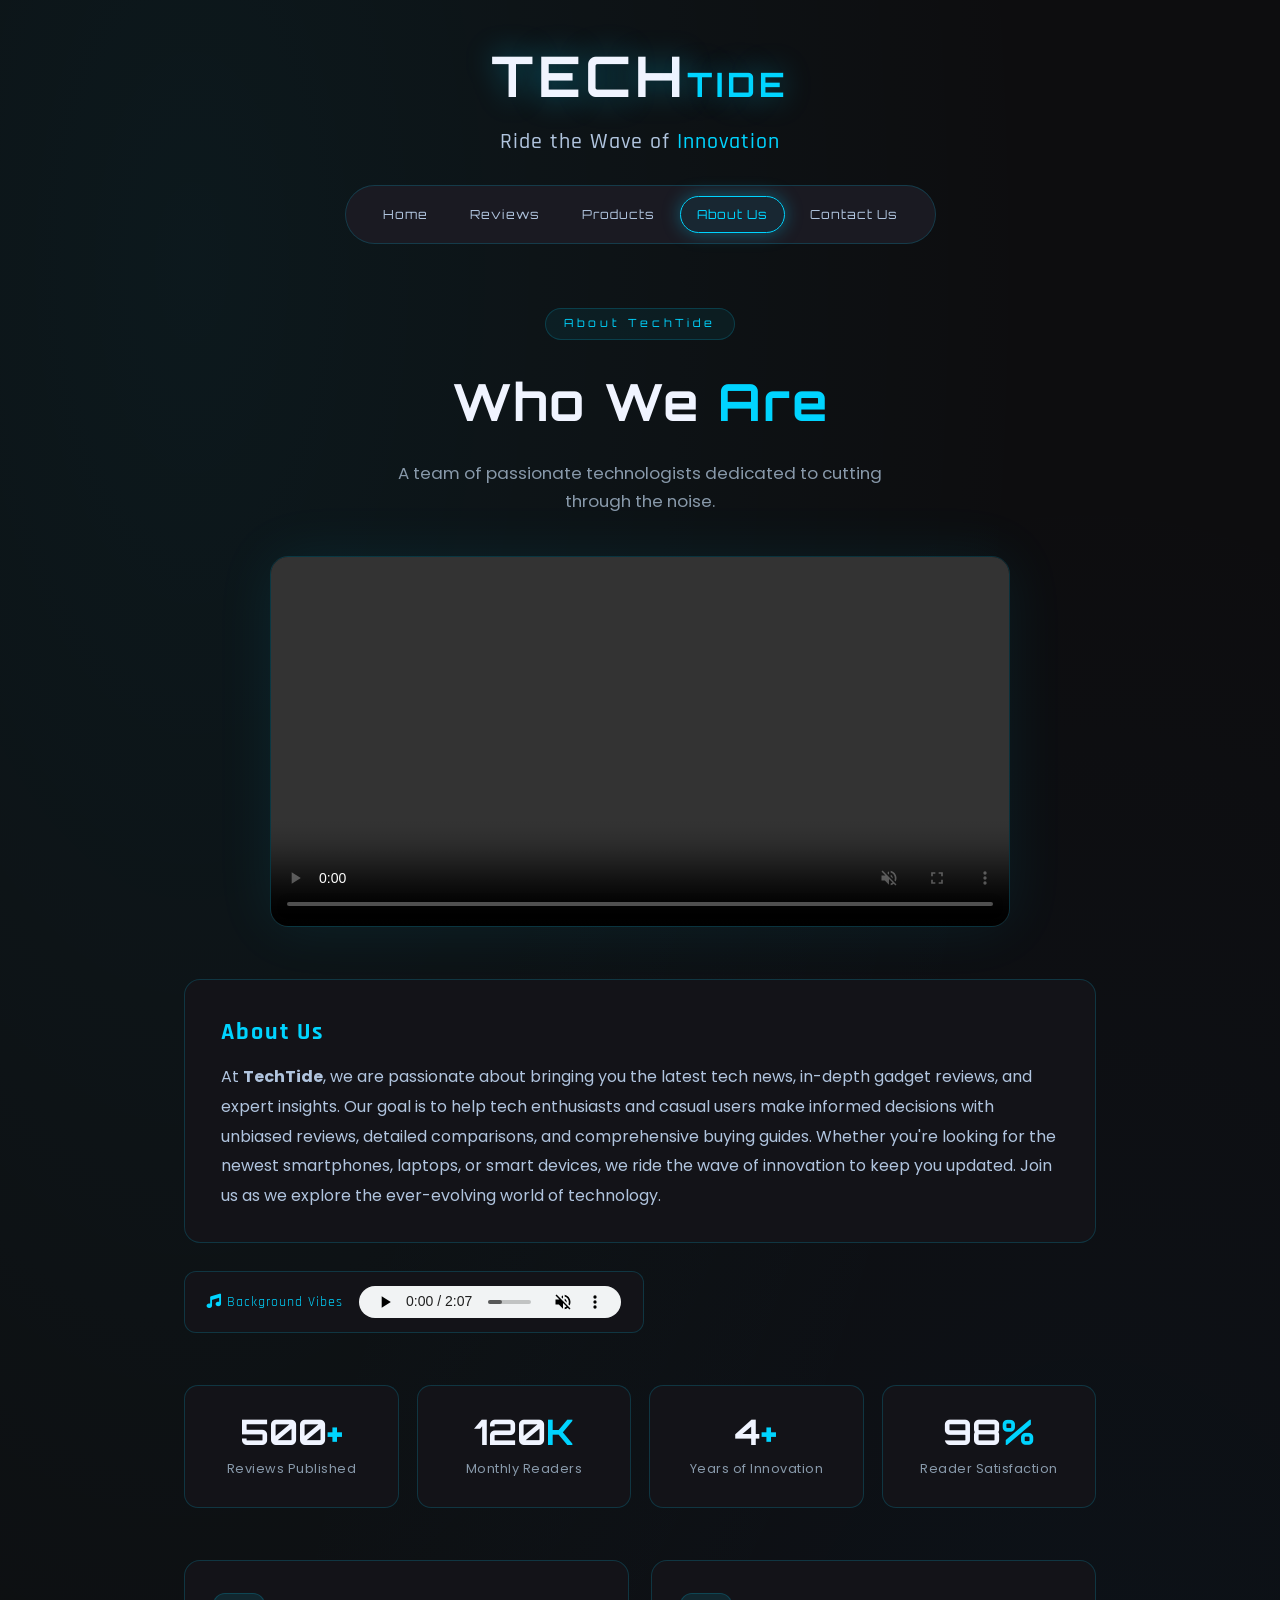
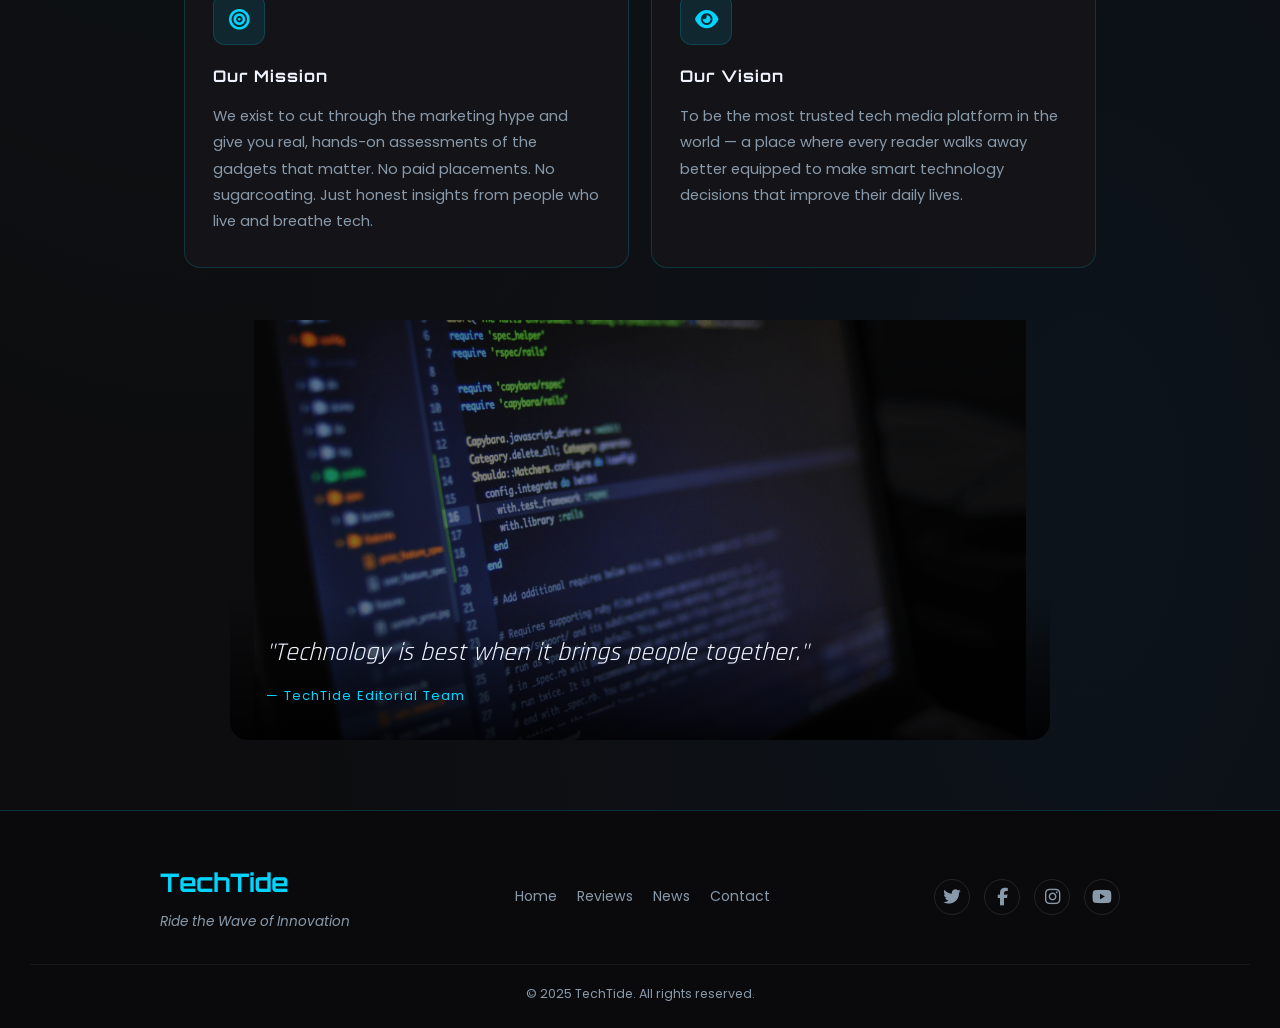
==== About.html @ 14bedbb2 "FRONTEND Project A dark-themed tech blog website built with HTML & CSS — featuring gadget reviews, a" ====
<!DOCTYPE HTML>
<html lang="en">
<head>
<title>About Us – TECHTide</title>
<link rel="stylesheet" href="Assets/CSS/style.css">
<link rel="stylesheet" href="Assets/CSS/ABOUT.css">
<link href="https://fonts.googleapis.com/css2?family=Poppins:wght@300;400;600&family=Orbitron:wght@400;700&family=Rajdhani:wght@500;700&display=swap" rel="stylesheet">
<link rel="stylesheet" href="https://cdnjs.cloudflare.com/ajax/libs/font-awesome/6.7.2/css/all.min.css">
</head>
<body>

<!-- HEADER -->
<header class="site-header">
  <div class="header-title">
    <h1>TECH<small>TIDE</small></h1>
    <h2 class="tagline">Ride the Wave of <em class="accent">Innovation</em></h2>
  </div>
  <nav>
    <a href="index.html" class="anchor">Home</a>
    <a href="Products.html" class="anchor">Reviews</a>
    <a href="Reviews.html" class="anchor">Products</a>
    <a href="About.html" class="anchor active">About Us</a>
    <a href="Contact.html" class="anchor">Contact Us</a>
  </nav>
</header>

<!-- PAGE HERO -->
<section class="about-hero">
  <div class="about-hero-label">About TechTide</div>
  <h2 class="about-hero-title">Who We <span class="accent">Are</span></h2>
  <p class="about-hero-sub">A team of passionate technologists dedicated to cutting through the noise.</p>
</section>

<!-- VIDEO SECTION -->
<section class="about-media container">
  <div class="video-wrapper">
    <video controls loop autoplay muted>
      <source src="Assets/images/tech.mp4" type="video/mp4">
      Your browser does not support the video tag.
    </video>
  </div>
</section>

<!-- ABOUT TEXT -->
<section class="about-desc container">
  <dl>
    <dt>About Us</dt>
    <dd>At <strong>TechTide</strong>, we are passionate about bringing you the latest tech news, in-depth gadget reviews, and expert insights. Our goal is to help tech enthusiasts and casual users make informed decisions with unbiased reviews, detailed comparisons, and comprehensive buying guides. Whether you're looking for the newest smartphones, laptops, or smart devices, we ride the wave of innovation to keep you updated. Join us as we explore the ever-evolving world of technology.</dd>
  </dl>

  <!-- AUDIO -->
  <div class="audio-bar">
    <span class="audio-label"><i class="fa-solid fa-music"></i> Background Vibes</span>
    <audio controls muted>
      <source src="Assets/Images/FUNK UNIVERSO.mp3" type="audio/mp3">
    </audio>
  </div>
</section>

<!-- STATS STRIP -->
<section class="stats-strip container">
  <div class="stat-card">
    <span class="stat-num">500<span class="accent">+</span></span>
    <span class="stat-label">Reviews Published</span>
  </div>
  <div class="stat-card">
    <span class="stat-num">120<span class="accent">K</span></span>
    <span class="stat-label">Monthly Readers</span>
  </div>
  <div class="stat-card">
    <span class="stat-num">4<span class="accent">+</span></span>
    <span class="stat-label">Years of Innovation</span>
  </div>
  <div class="stat-card">
    <span class="stat-num">98<span class="accent">%</span></span>
    <span class="stat-label">Reader Satisfaction</span>
  </div>
</section>

<!-- TWO COLUMN CARDS -->
<section class="about-cards container">
  <div class="about-card">
    <div class="card-icon"><i class="fa-solid fa-bullseye"></i></div>
    <h3>Our Mission</h3>
    <p>We exist to cut through the marketing hype and give you real, hands-on assessments of the gadgets that matter. No paid placements. No sugarcoating. Just honest insights from people who live and breathe tech.</p>
  </div>
  <div class="about-card">
    <div class="card-icon"><i class="fa-solid fa-eye"></i></div>
    <h3>Our Vision</h3>
    <p>To be the most trusted tech media platform in the world — a place where every reader walks away better equipped to make smart technology decisions that improve their daily lives.</p>
  </div>
</section>

<!-- TEAM / IMAGE FEATURE -->
<section class="about-image-feature container">
  <img src="Assets/Images/tech2.jpg" alt="TechTide Team at Work">
  <div class="feature-overlay">
    <p class="feature-quote">"Technology is best when it brings people together."</p>
    <span class="feature-attr">— TechTide Editorial Team</span>
  </div>
</section>

<!-- FOOTER -->
<footer class="footer">
  <div class="footer-content">
    <div class="footer-logo">
      <h2>TechTide</h2>
      <p><i>Ride the Wave of Innovation</i></p>
    </div>
    <div class="footer-links">
      <a href="index.html">Home</a>
      <a href="Products.html">Reviews</a>
      <a href="Reviews.html">News</a>
      <a href="Contact.html">Contact</a>
    </div>
    <div class="footer-socials">
      <a href="#"><i class="fab fa-twitter"></i></a>
      <a href="#"><i class="fab fa-facebook-f"></i></a>
      <a href="#"><i class="fab fa-instagram"></i></a>
      <a href="#"><i class="fab fa-youtube"></i></a>
    </div>
  </div>
  <div class="footer-bottom">
    <p>&copy; 2025 TechTide. All rights reserved.</p>
  </div>
</footer>

</body>
</html>
---- Assets/CSS/style.css ----
/* ===== ROOT & RESET ===== */
*, *::before, *::after {
  box-sizing: border-box;
  margin: 0;
  padding: 0;
}

:root {
  --bg-dark:    #0d0d0f;
  --bg-card:    #131318;
  --bg-nav:     #1a1a22;
  --cyan:       #00D4FF;
  --cyan-dim:   #00aacc;
  --steel:      #B0C4DE;
  --white:      #f0f4ff;
  --muted:      #8899aa;
  --border:     rgba(0,212,255,0.18);
  --glow:       0 0 18px rgba(0,212,255,0.35);
}

html { scroll-behavior: smooth; }

body {
  background-color: var(--bg-dark);
  color: var(--white);
  font-family: 'Poppins', sans-serif;
  line-height: 1.7;
  min-height: 100vh;
  background-image:
    radial-gradient(ellipse at 15% 10%, rgba(0,212,255,0.06) 0%, transparent 55%),
    radial-gradient(ellipse at 85% 80%, rgba(0,100,180,0.07) 0%, transparent 55%);
}

/* ===== HEADER ===== */
.site-header {
  display: flex;
  flex-direction: column;
  align-items: center;
  padding: 28px 20px 0;
  gap: 6px;
}

.header-title { text-align: center; }

h1 {
  color: var(--white);
  font-family: 'Orbitron', sans-serif;
  font-size: clamp(2.2rem, 5vw, 3.5rem);
  letter-spacing: 4px;
  text-shadow: 0 0 30px rgba(0,212,255,0.4);
}

h1 small {
  font-size: 0.6em;
  color: var(--cyan);
}

.tagline {
  color: var(--steel);
  font-family: 'Rajdhani', sans-serif;
  font-size: clamp(1rem, 2.5vw, 1.4rem);
  font-weight: 500;
  letter-spacing: 1px;
}

.accent {
  color: var(--cyan);
  font-style: normal;
}

/* ===== NAV ===== */
nav {
  display: flex;
  flex-wrap: wrap;
  justify-content: center;
  gap: 8px;
  background: var(--bg-nav);
  border: 1px solid var(--border);
  border-radius: 50px;
  padding: 10px 20px;
  margin: 18px auto 0;
  max-width: 820px;
  backdrop-filter: blur(10px);
}

.anchor {
  color: var(--steel);
  font-family: 'Orbitron', sans-serif;
  font-size: 0.78rem;
  letter-spacing: 1px;
  text-decoration: none;
  padding: 7px 16px;
  border-radius: 30px;
  border: 1px solid transparent;
  transition: all 0.28s ease;
  background: transparent;
}

.anchor:hover,
.anchor.active {
  color: var(--cyan);
  border-color: var(--cyan);
  background: rgba(0,212,255,0.07);
  box-shadow: var(--glow);
}

.search-icon {
  color: var(--steel);
  font-size: 1rem;
  padding: 7px 12px;
  border-radius: 50%;
  text-decoration: none;
  transition: color 0.25s ease;
}
.search-icon:hover { color: var(--cyan); }

/* ===== LOGO ===== */
.logo-container {
  display: flex;
  justify-content: center;
}

.logo {
  width: 90px;
  transform: translateX(-60px);
  opacity: 0;
  animation: logoSlide 1.2s cubic-bezier(.22,1,.36,1) 0.2s forwards;
}

@keyframes logoSlide {
  to { transform: translateX(0); opacity: 1; }
}

/* ===== CONTAINER ===== */
.container {
  max-width: 960px;
  margin: 0 auto;
  padding: 0 24px;
}

/* ===== HERO INTRO ===== */
.hero-intro {
  margin-top: 52px;
  margin-bottom: 44px;
}

#p1 {
  font-size: clamp(1rem, 2.2vw, 1.15rem);
  color: var(--steel);
  background: linear-gradient(135deg, rgba(0,212,255,0.05), rgba(0,0,0,0));
  border-left: 3px solid var(--cyan);
  border-radius: 0 12px 12px 0;
  padding: 24px 28px;
  line-height: 1.85;
}

#p1 strong { color: var(--cyan); }
#p1 u { text-decoration-color: var(--cyan); }

/* ===== SECTION LABELS ===== */
.section-label {
  font-family: 'Rajdhani', sans-serif;
  font-size: 1.3rem;
  font-weight: 700;
  color: var(--steel);
  text-transform: uppercase;
  letter-spacing: 3px;
  margin-bottom: 24px;
}

/* ===== KEY POINTS ===== */
.section-block { margin-bottom: 48px; }

.key-points {
  list-style: none;
  counter-reset: kp;
  display: grid;
  grid-template-columns: repeat(auto-fit, minmax(280px, 1fr));
  gap: 20px;
}

.key-points li {
  counter-increment: kp;
  background: var(--bg-card);
  border: 1px solid var(--border);
  border-radius: 14px;
  padding: 22px 22px 22px 60px;
  position: relative;
  transition: transform 0.25s ease, box-shadow 0.25s ease;
}

.key-points li::before {
  content: counter(kp, upper-roman);
  position: absolute;
  left: 18px;
  top: 20px;
  font-family: 'Orbitron', sans-serif;
  font-size: 0.7rem;
  color: var(--cyan);
  background: rgba(0,212,255,0.1);
  border: 1px solid var(--border);
  border-radius: 6px;
  padding: 4px 7px;
}

.key-points li:hover {
  transform: translateY(-4px);
  box-shadow: 0 8px 30px rgba(0,212,255,0.12);
}

.key-points h4 {
  color: var(--cyan);
  font-family: 'Orbitron', sans-serif;
  font-size: 0.82rem;
  letter-spacing: 1px;
  margin-bottom: 8px;
}

.key-points p { color: var(--white); font-size: 0.92rem; }

/* ===== DIVIDER ===== */
.divider {
  border: none;
  height: 1px;
  background: linear-gradient(to right, transparent, var(--cyan), transparent);
  margin: 40px auto;
  max-width: 960px;
  opacity: 0.4;
}

/* ===== BENEFITS ===== */
.benefits-list {
  list-style: none;
  display: flex;
  flex-direction: column;
  gap: 14px;
}

.benefits-list li {
  display: flex;
  align-items: flex-start;
  gap: 14px;
  background: var(--bg-card);
  border: 1px solid var(--border);
  border-radius: 12px;
  padding: 18px 22px;
  transition: border-color 0.25s;
}

.benefits-list li::before {
  content: '→';
  color: var(--cyan);
  font-family: 'Orbitron', sans-serif;
  font-size: 1rem;
  flex-shrink: 0;
  margin-top: 2px;
}

.benefits-list li:hover { border-color: var(--cyan-dim); }
.benefits-list p { color: var(--steel); font-size: 0.95rem; }

/* ===== SHARED DESCRIPTION LIST (About page) ===== */
dt {
  color: var(--cyan);
  font-family: 'Rajdhani', sans-serif;
  font-size: 1.5rem;
  font-weight: 700;
  letter-spacing: 2px;
  margin-bottom: 10px;
}
dd {
  font-family: 'Poppins', sans-serif;
  color: var(--steel);
  line-height: 1.85;
}

/* ===== FOOTER ===== */
.footer {
  background: #0a0a0d;
  border-top: 1px solid var(--border);
  padding: 50px 30px 24px;
  font-family: 'Poppins', sans-serif;
  margin-top: 70px;
}

.footer-content {
  display: flex;
  flex-wrap: wrap;
  gap: 36px;
  justify-content: center;
  text-align: center;
  max-width: 960px;
  margin: 0 auto;
}

.footer-logo h2 {
  font-family: 'Orbitron', sans-serif;
  font-size: 1.6rem;
  color: var(--cyan);
  margin-bottom: 6px;
}

.footer-logo p {
  font-size: 0.85rem;
  color: var(--muted);
}

.footer-links {
  display: flex;
  gap: 20px;
  flex-wrap: wrap;
  align-items: center;
}

.footer-links a {
  color: var(--muted);
  text-decoration: none;
  font-size: 0.88rem;
  transition: color 0.25s;
}
.footer-links a:hover { color: var(--cyan); }

.footer-socials {
  display: flex;
  gap: 14px;
  align-items: center;
}

.footer-socials a {
  color: var(--muted);
  font-size: 1.1rem;
  width: 36px;
  height: 36px;
  border: 1px solid rgba(255,255,255,0.1);
  border-radius: 50%;
  display: flex;
  align-items: center;
  justify-content: center;
  transition: color 0.25s, border-color 0.25s, box-shadow 0.25s;
  text-decoration: none;
}

.footer-socials a:hover {
  color: var(--cyan);
  border-color: var(--cyan);
  box-shadow: var(--glow);
}

.footer-bottom {
  border-top: 1px solid rgba(255,255,255,0.06);
  margin-top: 30px;
  padding-top: 18px;
  text-align: center;
  font-size: 0.78rem;
  color: var(--muted);
}

@media (min-width: 640px) {
  .footer-content { text-align: left; justify-content: space-between; }
}
---- Assets/CSS/ABOUT.css ----
/* ===== ABOUT PAGE STYLES ===== */

/* --- PAGE HERO --- */
.about-hero {
  text-align: center;
  padding: 64px 24px 40px;
  animation: fadeUp 0.9s ease both;
}

.about-hero-label {
  display: inline-block;
  font-family: 'Orbitron', sans-serif;
  font-size: 0.7rem;
  letter-spacing: 4px;
  color: var(--cyan);
  border: 1px solid var(--border);
  border-radius: 30px;
  padding: 5px 18px;
  margin-bottom: 18px;
  background: rgba(0,212,255,0.06);
}

.about-hero-title {
  font-family: 'Orbitron', sans-serif;
  font-size: clamp(2rem, 5vw, 3.2rem);
  color: var(--white);
  letter-spacing: 2px;
  margin-bottom: 14px;
}

.about-hero-sub {
  color: var(--muted);
  font-size: 1.05rem;
  max-width: 520px;
  margin: 0 auto;
}

/* --- VIDEO --- */
.about-media {
  margin-bottom: 52px;
  animation: fadeUp 1s ease 0.15s both;
}

.video-wrapper {
  border: 1px solid var(--border);
  border-radius: 18px;
  overflow: hidden;
  box-shadow: 0 0 60px rgba(0,212,255,0.08);
  max-width: 740px;
  margin: 0 auto;
}

.video-wrapper video {
  width: 100%;
  display: block;
}

/* --- ABOUT DESC --- */
.about-desc {
  margin-bottom: 52px;
  animation: fadeUp 1s ease 0.25s both;
}

.about-desc dl {
  background: var(--bg-card);
  border: 1px solid var(--border);
  border-radius: 16px;
  padding: 32px 36px;
  margin-bottom: 28px;
}

/* --- AUDIO BAR --- */
.audio-bar {
  display: flex;
  align-items: center;
  gap: 16px;
  background: var(--bg-card);
  border: 1px solid var(--border);
  border-radius: 12px;
  padding: 14px 22px;
  max-width: 460px;
}

.audio-label {
  font-family: 'Rajdhani', sans-serif;
  font-size: 0.9rem;
  color: var(--cyan);
  letter-spacing: 1px;
  white-space: nowrap;
}

audio {
  flex: 1;
  min-width: 0;
  accent-color: var(--cyan);
  height: 32px;
}

/* --- STATS STRIP --- */
.stats-strip {
  display: grid;
  grid-template-columns: repeat(auto-fit, minmax(160px, 1fr));
  gap: 18px;
  margin-bottom: 52px;
  animation: fadeUp 1s ease 0.3s both;
}

.stat-card {
  background: var(--bg-card);
  border: 1px solid var(--border);
  border-radius: 14px;
  padding: 28px 20px;
  text-align: center;
  display: flex;
  flex-direction: column;
  gap: 8px;
  transition: transform 0.25s ease, box-shadow 0.25s ease;
  position: relative;
  overflow: hidden;
}

.stat-card::before {
  content: '';
  position: absolute;
  bottom: 0; left: 0; right: 0;
  height: 2px;
  background: linear-gradient(to right, transparent, var(--cyan), transparent);
  opacity: 0;
  transition: opacity 0.3s;
}

.stat-card:hover {
  transform: translateY(-5px);
  box-shadow: 0 10px 36px rgba(0,212,255,0.13);
}

.stat-card:hover::before { opacity: 1; }

.stat-num {
  font-family: 'Orbitron', sans-serif;
  font-size: 2.2rem;
  color: var(--white);
  font-weight: 700;
  line-height: 1;
}

.stat-label {
  font-family: 'Poppins', sans-serif;
  font-size: 0.8rem;
  color: var(--muted);
  letter-spacing: 0.5px;
}

/* --- ABOUT CARDS --- */
.about-cards {
  display: grid;
  grid-template-columns: repeat(auto-fit, minmax(280px, 1fr));
  gap: 22px;
  margin-bottom: 52px;
  animation: fadeUp 1s ease 0.35s both;
}

.about-card {
  background: var(--bg-card);
  border: 1px solid var(--border);
  border-radius: 16px;
  padding: 32px 28px;
  transition: transform 0.25s ease, box-shadow 0.25s ease;
}

.about-card:hover {
  transform: translateY(-5px);
  box-shadow: 0 12px 40px rgba(0,212,255,0.1);
}

.card-icon {
  width: 52px;
  height: 52px;
  border-radius: 12px;
  background: rgba(0,212,255,0.1);
  border: 1px solid var(--border);
  display: flex;
  align-items: center;
  justify-content: center;
  font-size: 1.3rem;
  color: var(--cyan);
  margin-bottom: 18px;
}

.about-card h3 {
  font-family: 'Orbitron', sans-serif;
  font-size: 1rem;
  color: var(--white);
  letter-spacing: 1px;
  margin-bottom: 12px;
}

.about-card p {
  color: var(--muted);
  font-size: 0.92rem;
  line-height: 1.8;
  background: transparent;
}

/* --- IMAGE FEATURE --- */
.about-image-feature {
  position: relative;
  border-radius: 18px;
  overflow: hidden;
  margin-bottom: 60px;
  max-width: 820px;
  animation: fadeUp 1s ease 0.45s both;
}

.about-image-feature img {
  width: 100%;
  display: block;
  object-fit: cover;
  max-height: 420px;
  filter: brightness(0.55);
  transition: filter 0.4s;
}

.about-image-feature:hover img { filter: brightness(0.7); }

.feature-overlay {
  position: absolute;
  bottom: 0; left: 0; right: 0;
  padding: 32px 36px;
  background: linear-gradient(to top, rgba(0,0,0,0.85) 0%, transparent 100%);
}

.feature-quote {
  font-family: 'Rajdhani', sans-serif;
  font-size: clamp(1.1rem, 2.5vw, 1.6rem);
  color: var(--white);
  font-style: italic;
  margin-bottom: 6px;
  background: transparent;
}

.feature-attr {
  font-family: 'Poppins', sans-serif;
  font-size: 0.82rem;
  color: var(--cyan);
  letter-spacing: 1px;
}

/* --- ANIMATION --- */
@keyframes fadeUp {
  from { opacity: 0; transform: translateY(28px); }
  to   { opacity: 1; transform: translateY(0); }
}
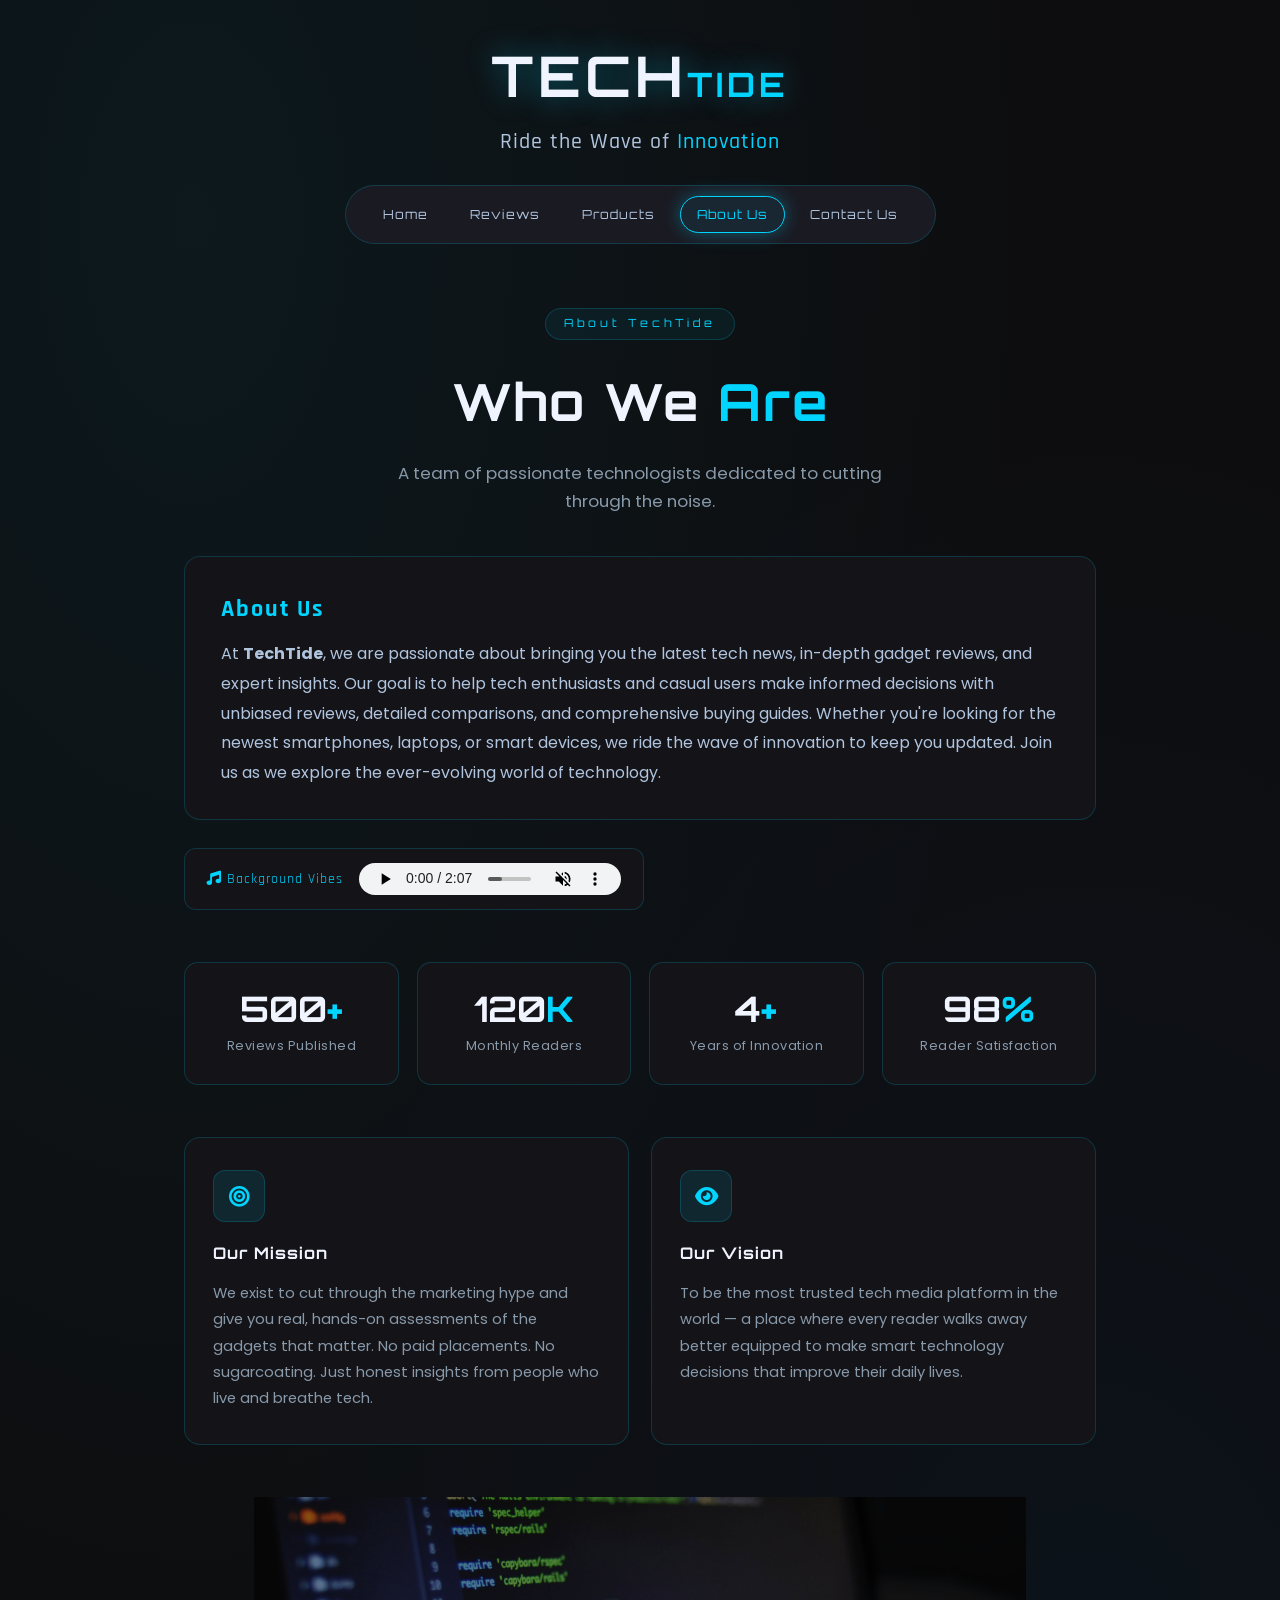
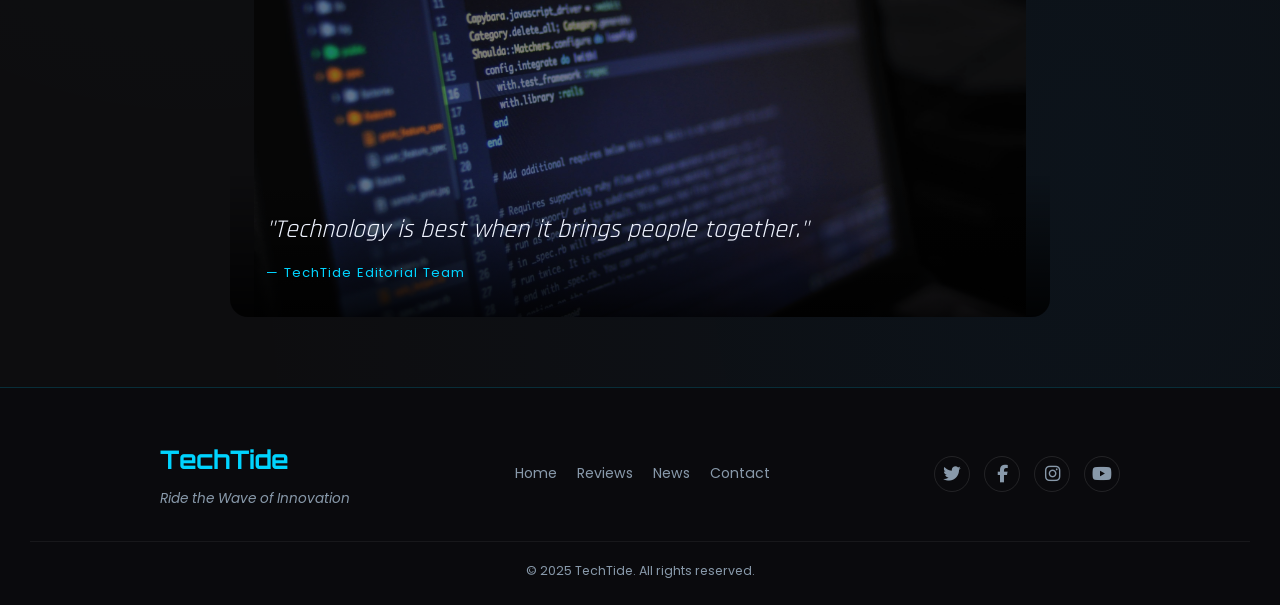
==== commit e2578ff5: "Comment out video section in About.html Commented out the video section in About.html." ====
--- a/About.html
+++ b/About.html
@@ -32,14 +32,14 @@
 </section>
 
 <!-- VIDEO SECTION -->
-<section class="about-media container">
+<!-- <section class="about-media container">
   <div class="video-wrapper">
     <video controls loop autoplay muted>
       <source src="Assets/images/tech.mp4" type="video/mp4">
       Your browser does not support the video tag.
     </video>
   </div>
-</section>
+</section> -->
 
 <!-- ABOUT TEXT -->
 <section class="about-desc container">
